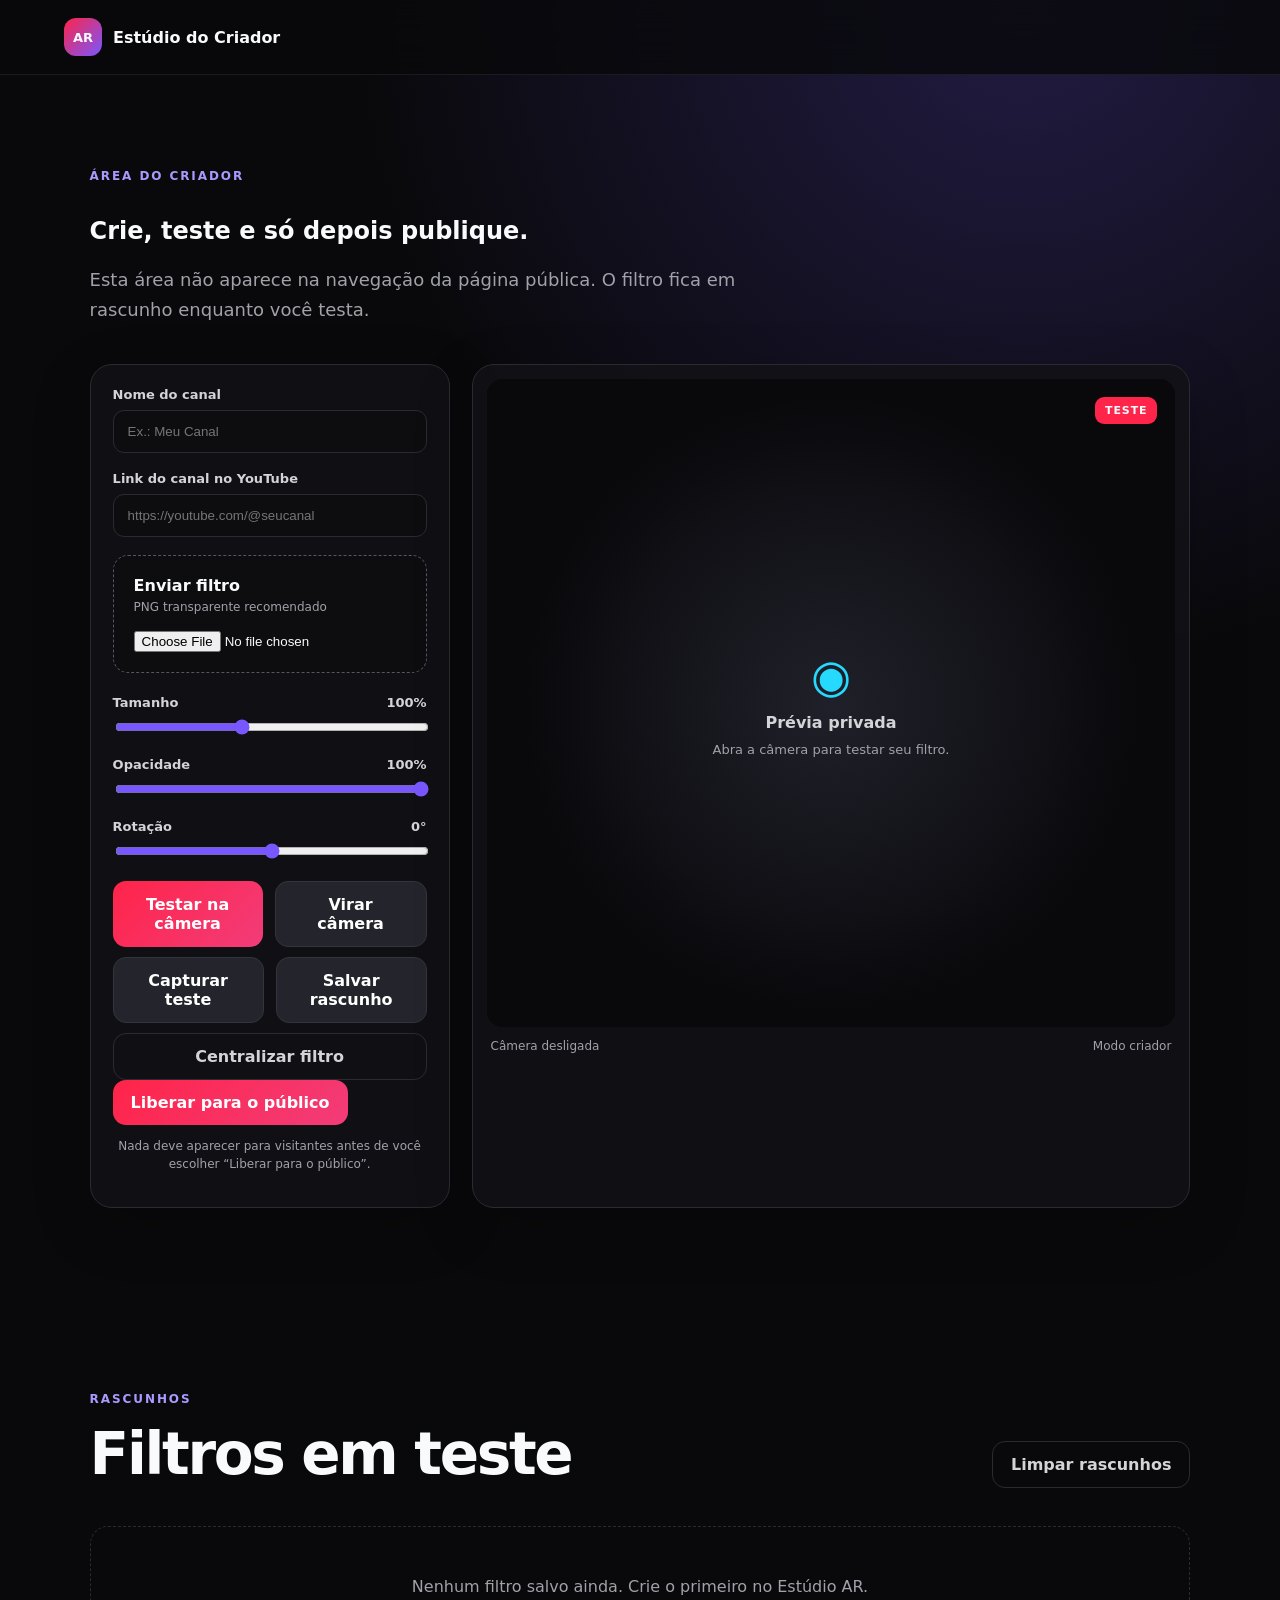
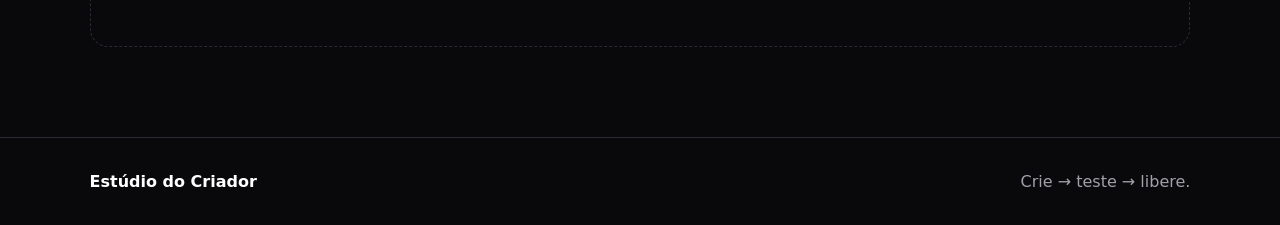
==== creator.html @ e6757570 "Adicionar estúdio separado para criadores" ====
<!doctype html>
<html lang="pt-BR">
<head><meta charset="utf-8"><meta name="viewport" content="width=device-width,initial-scale=1"><meta name="theme-color" content="#09090b"><title>Estúdio do Criador | Filtro AR YouTube</title><link rel="stylesheet" href="styles.css"></head>
<body>
<header class="topbar"><div class="brand"><span class="brand-mark">AR</span><span>Estúdio do Criador</span></div></header>
<main>
<section class="section">
<div class="section-heading"><span class="eyebrow">ÁREA DO CRIADOR</span><h1>Crie, teste e só depois publique.</h1><p>Esta área não aparece na navegação da página pública. O filtro fica em rascunho enquanto você testa.</p></div>
<div class="studio-grid">
<aside class="panel controls">
<label>Nome do canal<input id="channelName" type="text" placeholder="Ex.: Meu Canal" maxlength="80"></label>
<label>Link do canal no YouTube<input id="channelUrl" type="url" placeholder="https://youtube.com/@seucanal"></label>
<label class="upload-box" for="filterUpload"><strong>Enviar filtro</strong><span>PNG transparente recomendado</span><input id="filterUpload" type="file" accept="image/png,image/webp,image/jpeg"></label>
<div class="range-group"><label for="scale">Tamanho <span id="scaleValue">100%</span></label><input id="scale" type="range" min="20" max="220" value="100"></div>
<div class="range-group"><label for="opacity">Opacidade <span id="opacityValue">100%</span></label><input id="opacity" type="range" min="10" max="100" value="100"></div>
<div class="range-group"><label for="rotate">Rotação <span id="rotateValue">0°</span></label><input id="rotate" type="range" min="-180" max="180" value="0"></div>
<div class="button-row"><button id="startCamera" class="button primary" type="button">Testar na câmera</button><button id="flipCamera" class="button ghost" type="button">Virar câmera</button></div>
<div class="button-row"><button id="capture" class="button ghost" type="button">Capturar teste</button><button id="saveFilter" class="button ghost" type="button">Salvar rascunho</button></div>
<button id="centerFilter" class="button subtle" type="button">Centralizar filtro</button>
<button id="publishFilter" class="button primary" type="button">Liberar para o público</button>
<p class="hint">Nada deve aparecer para visitantes antes de você escolher “Liberar para o público”.</p>
</aside>
<div class="panel camera-panel"><div class="camera-stage" id="cameraStage"><video id="video" autoplay playsinline muted></video><div id="cameraPlaceholder" class="camera-placeholder"><div class="camera-icon">◉</div><strong>Prévia privada</strong><span>Abra a câmera para testar seu filtro.</span></div><img id="filterOverlay" alt="Filtro AR" draggable="false"><div class="live-chip">TESTE</div></div><div class="statusbar"><span id="statusText">Câmera desligada</span><span>Modo criador</span></div></div>
</div>
</section>
<section class="section"><div class="section-heading inline-heading"><div><span class="eyebrow">RASCUNHOS</span><h2>Filtros em teste</h2></div><button id="clearLibrary" class="button subtle" type="button">Limpar rascunhos</button></div><div id="filterLibrary" class="filter-library"></div></section>
</main>
<canvas id="captureCanvas" hidden></canvas><footer><strong>Estúdio do Criador</strong><span>Crie → teste → libere.</span></footer><script src="app.js"></script><script src="creator.js"></script></body></html>
---- styles.css ----
:root{--bg:#09090b;--surface:#121216;--surface2:#19191f;--text:#f8fafc;--muted:#a1a1aa;--line:#2a2a32;--red:#ff2449;--violet:#7857ff;--cyan:#25d9ff;--radius:22px}*{box-sizing:border-box}html{scroll-behavior:smooth}body{margin:0;background:radial-gradient(circle at 80% 0%,#221b43 0,transparent 32%),var(--bg);color:var(--text);font-family:Inter,ui-sans-serif,system-ui,-apple-system,BlinkMacSystemFont,"Segoe UI",sans-serif}a{color:inherit;text-decoration:none}.topbar{position:sticky;top:0;z-index:50;display:flex;align-items:center;justify-content:space-between;padding:18px max(5vw,24px);background:rgba(9,9,11,.82);backdrop-filter:blur(18px);border-bottom:1px solid rgba(255,255,255,.07)}.brand{display:flex;align-items:center;gap:11px;font-weight:800}.brand-mark{display:grid;place-items:center;width:38px;height:38px;border-radius:12px;background:linear-gradient(135deg,var(--red),var(--violet));font-size:13px}.topbar nav{display:flex;gap:28px;color:#d4d4d8;font-size:14px}.topbar nav a:hover{color:white}.hero{min-height:76vh;display:grid;grid-template-columns:1.1fr .9fr;align-items:center;gap:60px;padding:80px max(7vw,28px)}.hero-copy{max-width:780px}.eyebrow{display:inline-block;color:#a99aff;font-size:12px;font-weight:900;letter-spacing:.16em;margin-bottom:14px}.hero h1{font-size:clamp(44px,7vw,88px);line-height:.98;letter-spacing:-.055em;margin:0 0 24px}.hero p,.section-heading p{color:var(--muted);font-size:18px;line-height:1.7;max-width:700px}.hero-actions,.button-row{display:flex;gap:12px;flex-wrap:wrap;margin-top:28px}.button{border:0;border-radius:13px;padding:13px 18px;font:inherit;font-weight:800;cursor:pointer;transition:.2s}.button:hover{transform:translateY(-1px)}.primary{background:linear-gradient(135deg,var(--red),#f23c79);color:white}.ghost{background:#24242c;color:white;border:1px solid #34343d}.subtle{background:transparent;color:#d4d4d8;border:1px solid var(--line)}.hero-card{display:grid;place-items:center}.phone-preview{width:min(310px,75vw);aspect-ratio:9/18;border:10px solid #27272d;border-radius:48px;padding:9px;background:#050506;box-shadow:0 30px 90px rgba(0,0,0,.55),0 0 80px rgba(120,87,255,.15);position:relative}.phone-notch{position:absolute;width:34%;height:24px;background:#050506;top:8px;left:33%;z-index:2;border-radius:0 0 16px 16px}.demo-video{height:100%;border-radius:32px;background:linear-gradient(160deg,#403d50,#15151b);display:grid;place-items:center;position:relative;overflow:hidden}.demo-video:before{content:"";position:absolute;inset:0;background:radial-gradient(circle at 50% 35%,rgba(255,255,255,.15),transparent 35%)}.demo-face{font-size:120px;filter:grayscale(.2)}.demo-filter{position:absolute;font-size:100px;color:#ffdf56;top:20%;transform:rotate(-12deg);text-shadow:0 5px 30px #ff9f00}.demo-badge,.live-chip{position:absolute;top:20px;left:20px;background:var(--red);padding:7px 10px;border-radius:9px;font-size:11px;font-weight:900;letter-spacing:.08em}.section{padding:90px max(7vw,28px)}.section-heading{margin-bottom:38px}.section-heading h2{font-size:clamp(34px,5vw,58px);letter-spacing:-.04em;margin:0}.inline-heading{display:flex;justify-content:space-between;align-items:end;gap:20px}.studio-grid{display:grid;grid-template-columns:360px 1fr;gap:22px}.panel{background:rgba(18,18,22,.88);border:1px solid var(--line);border-radius:var(--radius);box-shadow:0 18px 60px rgba(0,0,0,.2)}.controls{padding:22px}.controls>label:not(.upload-box),.range-group label{display:block;color:#d4d4d8;font-size:13px;font-weight:750;margin-bottom:18px}.controls input[type=text],.controls input[type=url]{width:100%;margin-top:8px;padding:13px 14px;border-radius:11px;border:1px solid var(--line);background:#0d0d10;color:white;outline:none}.controls input:focus{border-color:#6f5ce7}.upload-box{display:flex;flex-direction:column;gap:5px;border:1px dashed #555563;background:#0d0d10;border-radius:15px;padding:20px;margin-bottom:22px;cursor:pointer}.upload-box span,.hint{color:var(--muted);font-size:12px}.upload-box input{margin-top:12px;width:100%}.range-group{margin:18px 0}.range-group label{display:flex;justify-content:space-between;margin-bottom:7px}.range-group input{width:100%;accent-color:var(--violet)}.controls .button-row{margin-top:10px}.controls .button-row .button{flex:1}.controls>.subtle{width:100%;margin-top:10px}.hint{text-align:center;line-height:1.5}.camera-panel{padding:14px}.camera-stage{position:relative;overflow:hidden;min-height:620px;height:72vh;max-height:820px;background:#050506;border-radius:16px;display:grid;place-items:center;touch-action:none}.camera-stage video{width:100%;height:100%;object-fit:cover;transform:scaleX(-1)}.camera-placeholder{position:absolute;inset:0;display:flex;flex-direction:column;align-items:center;justify-content:center;text-align:center;gap:10px;color:#d4d4d8;background:radial-gradient(circle,#20202a,#09090c 65%)}.camera-placeholder span{color:var(--muted);font-size:13px}.camera-icon{font-size:46px;color:var(--cyan)}#filterOverlay{display:none;position:absolute;left:50%;top:50%;width:220px;max-width:none;transform:translate(-50%,-50%);transform-origin:center;user-select:none;cursor:grab;filter:drop-shadow(0 8px 20px rgba(0,0,0,.22))}.live-chip{left:auto;right:18px;top:18px}.statusbar{display:flex;justify-content:space-between;color:var(--muted);font-size:12px;padding:12px 4px 0}.filter-library{display:grid;grid-template-columns:repeat(auto-fill,minmax(210px,1fr));gap:16px}.empty-state{grid-column:1/-1;border:1px dashed var(--line);border-radius:18px;padding:50px;text-align:center;color:var(--muted)}.filter-card{background:var(--surface);border:1px solid var(--line);border-radius:18px;overflow:hidden}.filter-thumb{height:170px;background:linear-gradient(145deg,#20202a,#0d0d10);display:grid;place-items:center;padding:20px}.filter-thumb img{max-width:100%;max-height:100%}.filter-info{padding:15px}.filter-info strong,.filter-info span{display:block}.filter-info span{color:var(--muted);font-size:12px;margin-top:5px}.filter-actions{display:flex;gap:8px;padding:0 15px 15px}.filter-actions button{flex:1}.steps{display:grid;grid-template-columns:repeat(3,1fr);gap:18px}.steps article{background:linear-gradient(145deg,#15151b,#0e0e11);border:1px solid var(--line);padding:28px;border-radius:20px}.steps article>span{font-size:12px;font-weight:900;color:#8f7cff}.steps h3{font-size:22px;margin:26px 0 10px}.steps p{color:var(--muted);line-height:1.65;margin:0}footer{display:flex;justify-content:space-between;gap:20px;padding:34px max(7vw,28px);border-top:1px solid var(--line);color:var(--muted)}footer strong{color:white}@media(max-width:900px){.topbar nav{display:none}.hero{grid-template-columns:1fr;text-align:center;padding-top:60px}.hero-copy{margin:auto}.hero-actions{justify-content:center}.hero-card{margin-top:10px}.studio-grid{grid-template-columns:1fr}.camera-panel{grid-row:1}.camera-stage{min-height:520px;height:68vh}.steps{grid-template-columns:1fr}.inline-heading{align-items:flex-start;flex-direction:column}.statusbar{gap:15px;flex-direction:column}footer{flex-direction:column}}@media(max-width:520px){.hero h1{font-size:44px}.section,.hero{padding-left:18px;padding-right:18px}.camera-stage{min-height:440px}.controls{padding:16px}.button-row{flex-direction:column}.phone-preview{width:240px}}
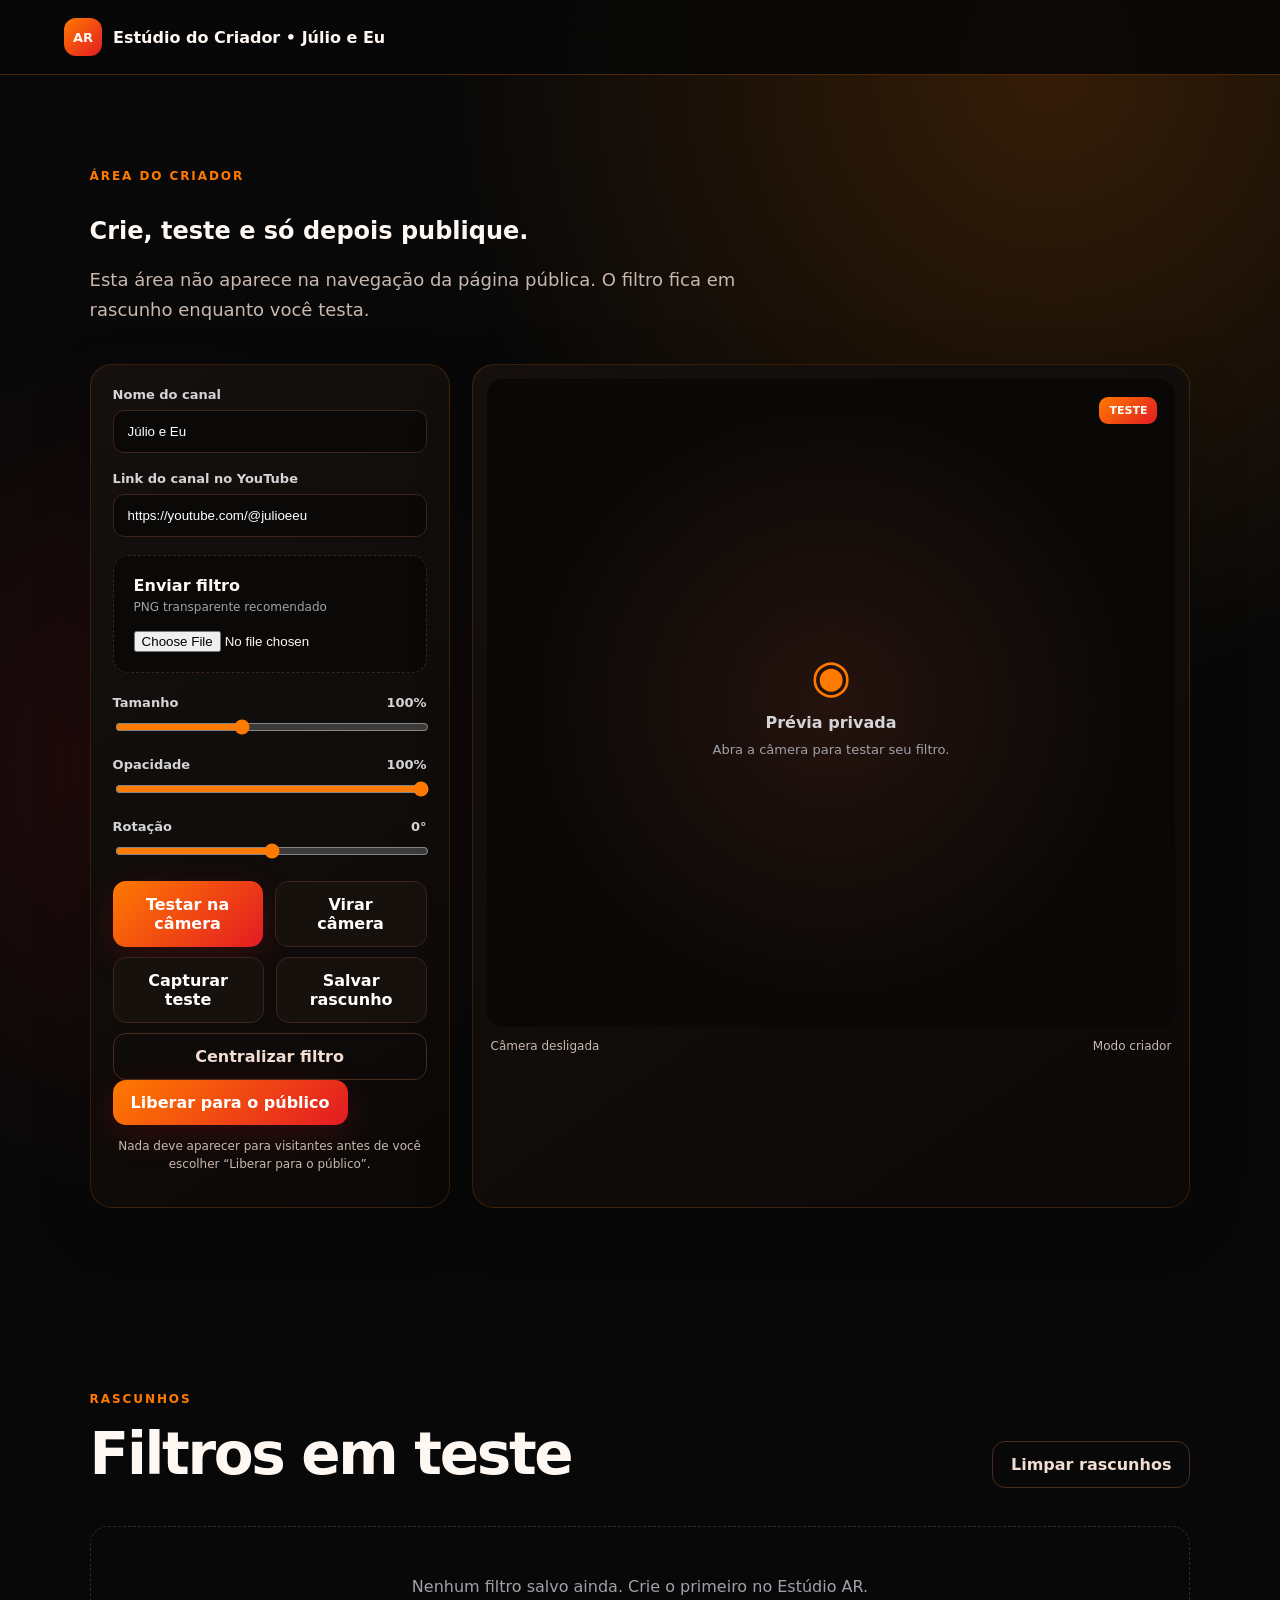
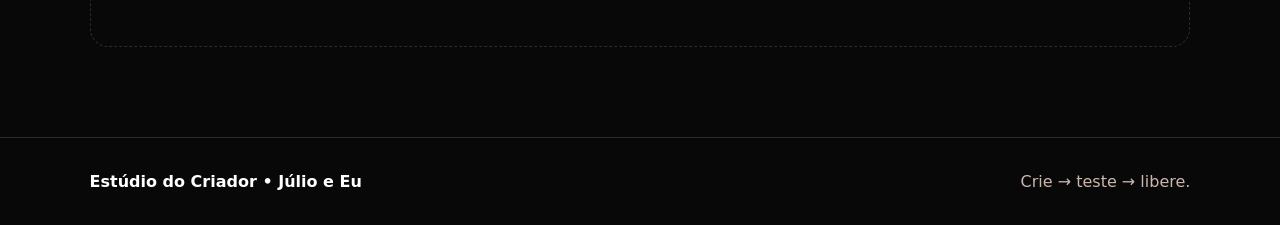
==== commit 7d4d963f: "Aplicar tema global na página do criador" ====
--- a/creator.html
+++ b/creator.html
@@ -1,15 +1,15 @@
 <!doctype html>
 <html lang="pt-BR">
-<head><meta charset="utf-8"><meta name="viewport" content="width=device-width,initial-scale=1"><meta name="theme-color" content="#09090b"><title>Estúdio do Criador | Filtro AR YouTube</title><link rel="stylesheet" href="styles.css"></head>
+<head><meta charset="utf-8"><meta name="viewport" content="width=device-width,initial-scale=1"><meta name="theme-color" content="#080808"><title>Estúdio do Criador | Júlio e Eu</title><link rel="stylesheet" href="styles.css"><link rel="stylesheet" href="theme.css"></head>
 <body>
-<header class="topbar"><div class="brand"><span class="brand-mark">AR</span><span>Estúdio do Criador</span></div></header>
+<header class="topbar"><div class="brand"><span class="brand-mark">AR</span><span>Estúdio do Criador • Júlio e Eu</span></div></header>
 <main>
 <section class="section">
 <div class="section-heading"><span class="eyebrow">ÁREA DO CRIADOR</span><h1>Crie, teste e só depois publique.</h1><p>Esta área não aparece na navegação da página pública. O filtro fica em rascunho enquanto você testa.</p></div>
 <div class="studio-grid">
 <aside class="panel controls">
-<label>Nome do canal<input id="channelName" type="text" placeholder="Ex.: Meu Canal" maxlength="80"></label>
-<label>Link do canal no YouTube<input id="channelUrl" type="url" placeholder="https://youtube.com/@seucanal"></label>
+<label>Nome do canal<input id="channelName" type="text" placeholder="Júlio e Eu" maxlength="80" value="Júlio e Eu"></label>
+<label>Link do canal no YouTube<input id="channelUrl" type="url" placeholder="https://youtube.com/@julioeeu" value="https://youtube.com/@julioeeu"></label>
 <label class="upload-box" for="filterUpload"><strong>Enviar filtro</strong><span>PNG transparente recomendado</span><input id="filterUpload" type="file" accept="image/png,image/webp,image/jpeg"></label>
 <div class="range-group"><label for="scale">Tamanho <span id="scaleValue">100%</span></label><input id="scale" type="range" min="20" max="220" value="100"></div>
 <div class="range-group"><label for="opacity">Opacidade <span id="opacityValue">100%</span></label><input id="opacity" type="range" min="10" max="100" value="100"></div>
@@ -25,4 +25,4 @@
 </section>
 <section class="section"><div class="section-heading inline-heading"><div><span class="eyebrow">RASCUNHOS</span><h2>Filtros em teste</h2></div><button id="clearLibrary" class="button subtle" type="button">Limpar rascunhos</button></div><div id="filterLibrary" class="filter-library"></div></section>
 </main>
-<canvas id="captureCanvas" hidden></canvas><footer><strong>Estúdio do Criador</strong><span>Crie → teste → libere.</span></footer><script src="app.js"></script><script src="creator.js"></script></body></html>+<canvas id="captureCanvas" hidden></canvas><footer><strong>Estúdio do Criador • Júlio e Eu</strong><span>Crie → teste → libere.</span></footer><script src="app.js"></script><script src="creator.js"></script></body></html>
--- a/styles.css
+++ b/styles.css
@@ -1 +1,3 @@
-:root{--bg:#09090b;--surface:#121216;--surface2:#19191f;--text:#f8fafc;--muted:#a1a1aa;--line:#2a2a32;--red:#ff2449;--violet:#7857ff;--cyan:#25d9ff;--radius:22px}*{box-sizing:border-box}html{scroll-behavior:smooth}body{margin:0;background:radial-gradient(circle at 80% 0%,#221b43 0,transparent 32%),var(--bg);color:var(--text);font-family:Inter,ui-sans-serif,system-ui,-apple-system,BlinkMacSystemFont,"Segoe UI",sans-serif}a{color:inherit;text-decoration:none}.topbar{position:sticky;top:0;z-index:50;display:flex;align-items:center;justify-content:space-between;padding:18px max(5vw,24px);background:rgba(9,9,11,.82);backdrop-filter:blur(18px);border-bottom:1px solid rgba(255,255,255,.07)}.brand{display:flex;align-items:center;gap:11px;font-weight:800}.brand-mark{display:grid;place-items:center;width:38px;height:38px;border-radius:12px;background:linear-gradient(135deg,var(--red),var(--violet));font-size:13px}.topbar nav{display:flex;gap:28px;color:#d4d4d8;font-size:14px}.topbar nav a:hover{color:white}.hero{min-height:76vh;display:grid;grid-template-columns:1.1fr .9fr;align-items:center;gap:60px;padding:80px max(7vw,28px)}.hero-copy{max-width:780px}.eyebrow{display:inline-block;color:#a99aff;font-size:12px;font-weight:900;letter-spacing:.16em;margin-bottom:14px}.hero h1{font-size:clamp(44px,7vw,88px);line-height:.98;letter-spacing:-.055em;margin:0 0 24px}.hero p,.section-heading p{color:var(--muted);font-size:18px;line-height:1.7;max-width:700px}.hero-actions,.button-row{display:flex;gap:12px;flex-wrap:wrap;margin-top:28px}.button{border:0;border-radius:13px;padding:13px 18px;font:inherit;font-weight:800;cursor:pointer;transition:.2s}.button:hover{transform:translateY(-1px)}.primary{background:linear-gradient(135deg,var(--red),#f23c79);color:white}.ghost{background:#24242c;color:white;border:1px solid #34343d}.subtle{background:transparent;color:#d4d4d8;border:1px solid var(--line)}.hero-card{display:grid;place-items:center}.phone-preview{width:min(310px,75vw);aspect-ratio:9/18;border:10px solid #27272d;border-radius:48px;padding:9px;background:#050506;box-shadow:0 30px 90px rgba(0,0,0,.55),0 0 80px rgba(120,87,255,.15);position:relative}.phone-notch{position:absolute;width:34%;height:24px;background:#050506;top:8px;left:33%;z-index:2;border-radius:0 0 16px 16px}.demo-video{height:100%;border-radius:32px;background:linear-gradient(160deg,#403d50,#15151b);display:grid;place-items:center;position:relative;overflow:hidden}.demo-video:before{content:"";position:absolute;inset:0;background:radial-gradient(circle at 50% 35%,rgba(255,255,255,.15),transparent 35%)}.demo-face{font-size:120px;filter:grayscale(.2)}.demo-filter{position:absolute;font-size:100px;color:#ffdf56;top:20%;transform:rotate(-12deg);text-shadow:0 5px 30px #ff9f00}.demo-badge,.live-chip{position:absolute;top:20px;left:20px;background:var(--red);padding:7px 10px;border-radius:9px;font-size:11px;font-weight:900;letter-spacing:.08em}.section{padding:90px max(7vw,28px)}.section-heading{margin-bottom:38px}.section-heading h2{font-size:clamp(34px,5vw,58px);letter-spacing:-.04em;margin:0}.inline-heading{display:flex;justify-content:space-between;align-items:end;gap:20px}.studio-grid{display:grid;grid-template-columns:360px 1fr;gap:22px}.panel{background:rgba(18,18,22,.88);border:1px solid var(--line);border-radius:var(--radius);box-shadow:0 18px 60px rgba(0,0,0,.2)}.controls{padding:22px}.controls>label:not(.upload-box),.range-group label{display:block;color:#d4d4d8;font-size:13px;font-weight:750;margin-bottom:18px}.controls input[type=text],.controls input[type=url]{width:100%;margin-top:8px;padding:13px 14px;border-radius:11px;border:1px solid var(--line);background:#0d0d10;color:white;outline:none}.controls input:focus{border-color:#6f5ce7}.upload-box{display:flex;flex-direction:column;gap:5px;border:1px dashed #555563;background:#0d0d10;border-radius:15px;padding:20px;margin-bottom:22px;cursor:pointer}.upload-box span,.hint{color:var(--muted);font-size:12px}.upload-box input{margin-top:12px;width:100%}.range-group{margin:18px 0}.range-group label{display:flex;justify-content:space-between;margin-bottom:7px}.range-group input{width:100%;accent-color:var(--violet)}.controls .button-row{margin-top:10px}.controls .button-row .button{flex:1}.controls>.subtle{width:100%;margin-top:10px}.hint{text-align:center;line-height:1.5}.camera-panel{padding:14px}.camera-stage{position:relative;overflow:hidden;min-height:620px;height:72vh;max-height:820px;background:#050506;border-radius:16px;display:grid;place-items:center;touch-action:none}.camera-stage video{width:100%;height:100%;object-fit:cover;transform:scaleX(-1)}.camera-placeholder{position:absolute;inset:0;display:flex;flex-direction:column;align-items:center;justify-content:center;text-align:center;gap:10px;color:#d4d4d8;background:radial-gradient(circle,#20202a,#09090c 65%)}.camera-placeholder span{color:var(--muted);font-size:13px}.camera-icon{font-size:46px;color:var(--cyan)}#filterOverlay{display:none;position:absolute;left:50%;top:50%;width:220px;max-width:none;transform:translate(-50%,-50%);transform-origin:center;user-select:none;cursor:grab;filter:drop-shadow(0 8px 20px rgba(0,0,0,.22))}.live-chip{left:auto;right:18px;top:18px}.statusbar{display:flex;justify-content:space-between;color:var(--muted);font-size:12px;padding:12px 4px 0}.filter-library{display:grid;grid-template-columns:repeat(auto-fill,minmax(210px,1fr));gap:16px}.empty-state{grid-column:1/-1;border:1px dashed var(--line);border-radius:18px;padding:50px;text-align:center;color:var(--muted)}.filter-card{background:var(--surface);border:1px solid var(--line);border-radius:18px;overflow:hidden}.filter-thumb{height:170px;background:linear-gradient(145deg,#20202a,#0d0d10);display:grid;place-items:center;padding:20px}.filter-thumb img{max-width:100%;max-height:100%}.filter-info{padding:15px}.filter-info strong,.filter-info span{display:block}.filter-info span{color:var(--muted);font-size:12px;margin-top:5px}.filter-actions{display:flex;gap:8px;padding:0 15px 15px}.filter-actions button{flex:1}.steps{display:grid;grid-template-columns:repeat(3,1fr);gap:18px}.steps article{background:linear-gradient(145deg,#15151b,#0e0e11);border:1px solid var(--line);padding:28px;border-radius:20px}.steps article>span{font-size:12px;font-weight:900;color:#8f7cff}.steps h3{font-size:22px;margin:26px 0 10px}.steps p{color:var(--muted);line-height:1.65;margin:0}footer{display:flex;justify-content:space-between;gap:20px;padding:34px max(7vw,28px);border-top:1px solid var(--line);color:var(--muted)}footer strong{color:white}@media(max-width:900px){.topbar nav{display:none}.hero{grid-template-columns:1fr;text-align:center;padding-top:60px}.hero-copy{margin:auto}.hero-actions{justify-content:center}.hero-card{margin-top:10px}.studio-grid{grid-template-columns:1fr}.camera-panel{grid-row:1}.camera-stage{min-height:520px;height:68vh}.steps{grid-template-columns:1fr}.inline-heading{align-items:flex-start;flex-direction:column}.statusbar{gap:15px;flex-direction:column}footer{flex-direction:column}}@media(max-width:520px){.hero h1{font-size:44px}.section,.hero{padding-left:18px;padding-right:18px}.camera-stage{min-height:440px}.controls{padding:16px}.button-row{flex-direction:column}.phone-preview{width:240px}}+:root{--bg:#09090b;--surface:#121216;--surface2:#19191f;--text:#f8fafc;--muted:#a1a1aa;--line:#2a2a32;--red:#ff2449;--violet:#7857ff;--cyan:#25d9ff;--radius:22px;--julio-yellow:#ffd21c;--julio-gold:#ffb800;--julio-black:#101010;--julio-cream:#fff7d1}*{box-sizing:border-box}html{scroll-behavior:smooth}body{margin:0;background:radial-gradient(circle at 80% 0%,#221b43 0,transparent 32%),var(--bg);color:var(--text);font-family:Inter,ui-sans-serif,system-ui,-apple-system,BlinkMacSystemFont,"Segoe UI",sans-serif}a{color:inherit;text-decoration:none}.topbar{position:sticky;top:0;z-index:50;display:flex;align-items:center;justify-content:space-between;padding:18px max(5vw,24px);background:rgba(9,9,11,.82);backdrop-filter:blur(18px);border-bottom:1px solid rgba(255,255,255,.07)}.brand{display:flex;align-items:center;gap:11px;font-weight:800}.brand-mark{display:grid;place-items:center;width:38px;height:38px;border-radius:12px;background:linear-gradient(135deg,var(--red),var(--violet));font-size:13px}.topbar nav{display:flex;gap:28px;color:#d4d4d8;font-size:14px}.topbar nav a:hover{color:white}.hero{min-height:76vh;display:grid;grid-template-columns:1.1fr .9fr;align-items:center;gap:60px;padding:80px max(7vw,28px)}.hero-copy{max-width:780px}.eyebrow{display:inline-block;color:#a99aff;font-size:12px;font-weight:900;letter-spacing:.16em;margin-bottom:14px}.hero h1{font-size:clamp(44px,7vw,88px);line-height:.98;letter-spacing:-.055em;margin:0 0 24px}.hero p,.section-heading p{color:var(--muted);font-size:18px;line-height:1.7;max-width:700px}.hero-actions,.button-row{display:flex;gap:12px;flex-wrap:wrap;margin-top:28px}.button{border:0;border-radius:13px;padding:13px 18px;font:inherit;font-weight:800;cursor:pointer;transition:.2s}.button:hover{transform:translateY(-1px)}.primary{background:linear-gradient(135deg,var(--red),#f23c79);color:white}.ghost{background:#24242c;color:white;border:1px solid #34343d}.subtle{background:transparent;color:#d4d4d8;border:1px solid var(--line)}.section{padding:90px max(7vw,28px)}.section-heading{margin-bottom:38px}.section-heading h2{font-size:clamp(34px,5vw,58px);letter-spacing:-.04em;margin:0}.inline-heading{display:flex;justify-content:space-between;align-items:end;gap:20px}.studio-grid{display:grid;grid-template-columns:360px 1fr;gap:22px}.panel{background:rgba(18,18,22,.88);border:1px solid var(--line);border-radius:var(--radius);box-shadow:0 18px 60px rgba(0,0,0,.2)}.controls{padding:22px}.controls>label:not(.upload-box),.range-group label{display:block;color:#d4d4d8;font-size:13px;font-weight:750;margin-bottom:18px}.controls input[type=text],.controls input[type=url]{width:100%;margin-top:8px;padding:13px 14px;border-radius:11px;border:1px solid var(--line);background:#0d0d10;color:white;outline:none}.upload-box{display:flex;flex-direction:column;gap:5px;border:1px dashed #555563;background:#0d0d10;border-radius:15px;padding:20px;margin-bottom:22px;cursor:pointer}.upload-box span,.hint{color:var(--muted);font-size:12px}.upload-box input{margin-top:12px;width:100%}.range-group{margin:18px 0}.range-group label{display:flex;justify-content:space-between;margin-bottom:7px}.range-group input{width:100%;accent-color:var(--violet)}.controls .button-row{margin-top:10px}.controls .button-row .button{flex:1}.controls>.subtle{width:100%;margin-top:10px}.hint{text-align:center;line-height:1.5}.camera-panel{padding:14px}.camera-stage{position:relative;overflow:hidden;min-height:620px;height:72vh;max-height:820px;background:#050506;border-radius:16px;display:grid;place-items:center;touch-action:none}.camera-stage video{width:100%;height:100%;object-fit:cover;transform:scaleX(-1)}.camera-placeholder{position:absolute;inset:0;display:flex;flex-direction:column;align-items:center;justify-content:center;text-align:center;gap:10px;color:#d4d4d8;background:radial-gradient(circle,#20202a,#09090c 65%)}.camera-placeholder span{color:var(--muted);font-size:13px}.camera-icon{font-size:46px;color:var(--cyan)}#filterOverlay{display:none;position:absolute;left:50%;top:50%;width:220px;max-width:none;transform:translate(-50%,-50%);transform-origin:center;user-select:none;cursor:grab}.live-chip{position:absolute;right:18px;top:18px;background:var(--red);padding:7px 10px;border-radius:9px;font-size:11px;font-weight:900}.statusbar{display:flex;justify-content:space-between;color:var(--muted);font-size:12px;padding:12px 4px 0}.filter-library{display:grid;grid-template-columns:repeat(auto-fill,minmax(210px,1fr));gap:16px}.empty-state{grid-column:1/-1;border:1px dashed var(--line);border-radius:18px;padding:50px;text-align:center;color:var(--muted)}.filter-card{background:var(--surface);border:1px solid var(--line);border-radius:18px;overflow:hidden}.filter-thumb{height:170px;background:linear-gradient(145deg,#20202a,#0d0d10);display:grid;place-items:center;padding:20px}.filter-thumb img{max-width:100%;max-height:100%}.filter-info{padding:15px}.filter-info strong,.filter-info span{display:block}.filter-info span{color:var(--muted);font-size:12px;margin-top:5px}.filter-actions{display:flex;gap:8px;padding:0 15px 15px}.filter-actions button{flex:1}.steps{display:grid;grid-template-columns:repeat(3,1fr);gap:18px}.steps article{background:linear-gradient(145deg,#15151b,#0e0e11);border:1px solid var(--line);padding:28px;border-radius:20px}.steps article>span{font-size:12px;font-weight:900;color:#8f7cff}.steps h3{font-size:22px;margin:26px 0 10px}.steps p{color:var(--muted);line-height:1.65;margin:0}footer{display:flex;justify-content:space-between;align-items:center;gap:20px;padding:34px max(7vw,28px);border-top:1px solid var(--line);color:var(--muted)}footer strong{color:white}
+/* Identidade inicial do canal Júlio e Eu */.julio-theme{background:radial-gradient(circle at 80% 5%,rgba(255,210,28,.16),transparent 30%),radial-gradient(circle at 10% 45%,rgba(255,184,0,.07),transparent 28%),#0c0c0d}.julio-theme .topbar{background:rgba(12,12,13,.9);border-bottom-color:rgba(255,210,28,.22)}.channel-brand{gap:12px}.channel-logo,.mini-logo{width:46px;height:46px;border-radius:50%;object-fit:cover;border:2px solid var(--julio-yellow);background:#fff}.channel-brand div{display:flex;flex-direction:column}.channel-brand strong{font-size:16px}.channel-brand span{font-size:11px;color:var(--julio-yellow);letter-spacing:.12em;text-transform:uppercase}.julio-theme .topbar nav a:hover,.julio-theme .eyebrow{color:var(--julio-yellow)}.julio-theme .primary{background:linear-gradient(135deg,var(--julio-yellow),var(--julio-gold));color:#16130a;box-shadow:0 10px 35px rgba(255,200,0,.18)}.julio-hero{min-height:72vh}.channel-showcase{justify-self:center;display:flex;flex-direction:column;align-items:center;gap:14px;padding:38px;border:1px solid rgba(255,210,28,.24);border-radius:36px;background:linear-gradient(145deg,rgba(255,210,28,.11),rgba(255,255,255,.025));box-shadow:0 30px 100px rgba(0,0,0,.45)}.channel-logo-ring{width:min(260px,60vw);height:min(260px,60vw);border-radius:50%;padding:8px;background:linear-gradient(135deg,var(--julio-yellow),var(--julio-gold),#fff2a5);box-shadow:0 0 70px rgba(255,210,28,.18)}.channel-logo-ring img{width:100%;height:100%;object-fit:cover;border-radius:50%;background:white}.channel-handle{font-weight:900;font-size:18px}.channel-badge{background:var(--julio-yellow);color:#15120a;padding:7px 12px;border-radius:999px;font-size:11px;font-weight:900;text-transform:uppercase;letter-spacing:.08em}.julio-theme .steps article{border-color:rgba(255,210,28,.15)}.julio-theme .steps article>span{color:var(--julio-yellow)}.julio-theme .filter-card{border-color:rgba(255,210,28,.16)}.footer-channel{display:flex;align-items:center;gap:10px}.mini-logo{width:34px;height:34px}
+@media(max-width:900px){.topbar nav{display:none}.hero{grid-template-columns:1fr;text-align:center;padding-top:60px}.hero-copy{margin:auto}.hero-actions{justify-content:center}.studio-grid{grid-template-columns:1fr}.camera-panel{grid-row:1}.camera-stage{min-height:520px;height:68vh}.steps{grid-template-columns:1fr}.inline-heading{align-items:flex-start;flex-direction:column}.statusbar{gap:15px;flex-direction:column}footer{flex-direction:column}.channel-showcase{justify-self:center}}@media(max-width:520px){.hero h1{font-size:44px}.section,.hero{padding-left:18px;padding-right:18px}.camera-stage{min-height:440px}.controls{padding:16px}.button-row{flex-direction:column}.channel-logo{width:42px;height:42px}}
--- a/theme.css
+++ b/theme.css
@@ -0,0 +1 @@
+:root{--brand-orange:#ff7a00;--brand-red:#e31b23;--brand-black:#080808;--brand-black-2:#111111;--brand-line:#2a1d16;--brand-text:#fff7f2;--brand-muted:#c9b8ae}body,.julio-theme{background:radial-gradient(circle at 82% 4%,rgba(255,122,0,.18),transparent 30%),radial-gradient(circle at 12% 42%,rgba(227,27,35,.12),transparent 28%),var(--brand-black)!important;color:var(--brand-text)}.topbar,.julio-theme .topbar{background:rgba(8,8,8,.92)!important;border-bottom:1px solid rgba(255,122,0,.28)!important}.brand-mark{background:linear-gradient(135deg,var(--brand-orange),var(--brand-red))!important}.eyebrow,.julio-theme .eyebrow,.channel-brand span{color:var(--brand-orange)!important}.primary,.julio-theme .primary{background:linear-gradient(135deg,var(--brand-orange),var(--brand-red))!important;color:#fff!important;box-shadow:0 10px 34px rgba(227,27,35,.18)!important}.ghost{background:#17110e!important;border-color:#3b241a!important}.subtle{border-color:#4a2b1e!important;color:#f2ddd2!important}.panel,.filter-card,.steps article{background:linear-gradient(145deg,#15100d,#0b0908)!important;border-color:rgba(255,122,0,.18)!important}.controls input[type=text],.controls input[type=url],.upload-box{background:#0b0908!important;border-color:#3b241a!important}.range-group input{accent-color:var(--brand-orange)!important}.camera-icon,.steps article>span{color:var(--brand-orange)!important}.live-chip,.demo-badge{background:linear-gradient(135deg,var(--brand-orange),var(--brand-red))!important;color:#fff!important}.camera-placeholder{background:radial-gradient(circle,#25130d,#090807 66%)!important}.channel-logo,.mini-logo{border-color:var(--brand-orange)!important}.channel-logo-ring{background:linear-gradient(135deg,var(--brand-orange),var(--brand-red),#ffb15c)!important;box-shadow:0 0 70px rgba(255,122,0,.2)!important}.channel-showcase{border-color:rgba(255,122,0,.28)!important;background:linear-gradient(145deg,rgba(255,122,0,.12),rgba(227,27,35,.055))!important}.channel-badge{background:linear-gradient(135deg,var(--brand-orange),var(--brand-red))!important;color:#fff!important}.julio-theme .filter-card,.julio-theme .steps article{border-color:rgba(255,122,0,.18)!important}.hero p,.section-heading p,.steps p,.hint,.statusbar,footer{color:var(--brand-muted)!important}
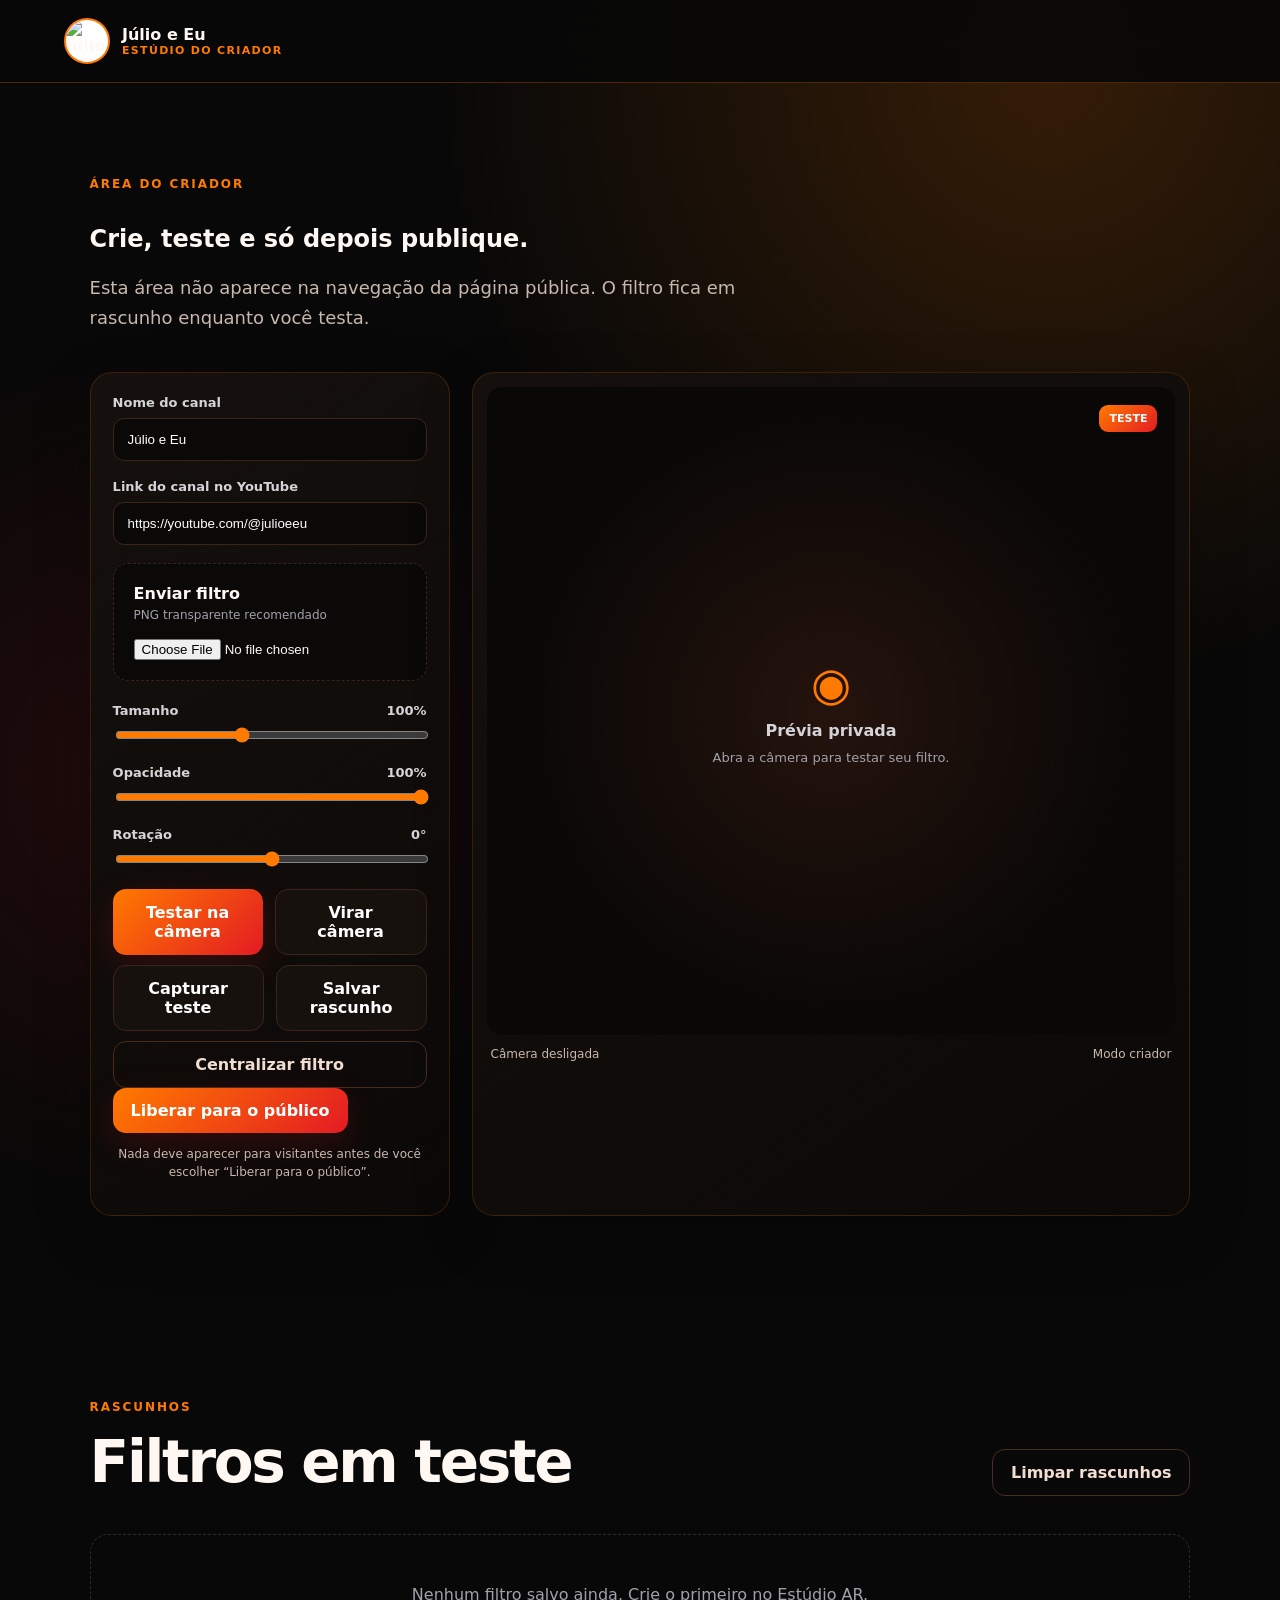
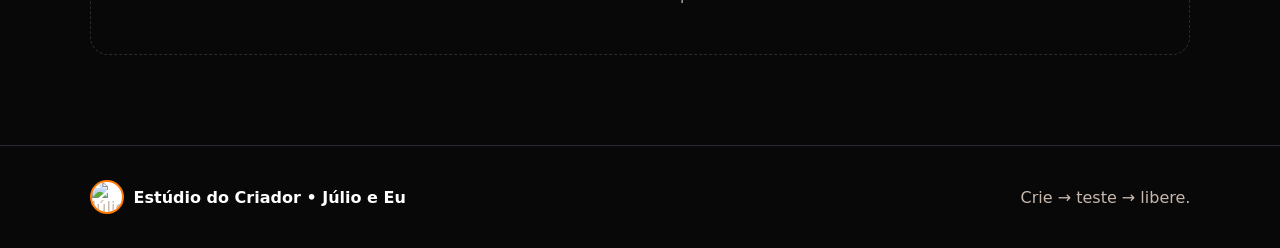
==== commit 58a4f3ea: "Adicionar logo do Júlio e Eu ao estúdio do criador" ====
--- a/creator.html
+++ b/creator.html
@@ -2,7 +2,7 @@
 <html lang="pt-BR">
 <head><meta charset="utf-8"><meta name="viewport" content="width=device-width,initial-scale=1"><meta name="theme-color" content="#080808"><title>Estúdio do Criador | Júlio e Eu</title><link rel="stylesheet" href="styles.css"><link rel="stylesheet" href="theme.css"></head>
 <body>
-<header class="topbar"><div class="brand"><span class="brand-mark">AR</span><span>Estúdio do Criador • Júlio e Eu</span></div></header>
+<header class="topbar channel-topbar"><div class="brand channel-brand"><img class="channel-logo" src="https://yt3.ggpht.com/eRmcx6Dq5n7stx6VripQhDy94pWbfuqqZUyhKbVt0lFZlRpURsxZQEieGNTdqtqmGqoXtmPP5uI=s192-c-k-c0x00ffffff-no-rj" alt="Júlio e Eu"><div><strong>Júlio e Eu</strong><span>Estúdio do Criador</span></div></div></header>
 <main>
 <section class="section">
 <div class="section-heading"><span class="eyebrow">ÁREA DO CRIADOR</span><h1>Crie, teste e só depois publique.</h1><p>Esta área não aparece na navegação da página pública. O filtro fica em rascunho enquanto você testa.</p></div>
@@ -25,4 +25,4 @@
 </section>
 <section class="section"><div class="section-heading inline-heading"><div><span class="eyebrow">RASCUNHOS</span><h2>Filtros em teste</h2></div><button id="clearLibrary" class="button subtle" type="button">Limpar rascunhos</button></div><div id="filterLibrary" class="filter-library"></div></section>
 </main>
-<canvas id="captureCanvas" hidden></canvas><footer><strong>Estúdio do Criador • Júlio e Eu</strong><span>Crie → teste → libere.</span></footer><script src="app.js"></script><script src="creator.js"></script></body></html>+<canvas id="captureCanvas" hidden></canvas><footer><div class="footer-channel"><img class="mini-logo" src="https://yt3.ggpht.com/eRmcx6Dq5n7stx6VripQhDy94pWbfuqqZUyhKbVt0lFZlRpURsxZQEieGNTdqtqmGqoXtmPP5uI=s192-c-k-c0x00ffffff-no-rj" alt="Júlio e Eu"><strong>Estúdio do Criador • Júlio e Eu</strong></div><span>Crie → teste → libere.</span></footer><script src="app.js"></script><script src="creator.js"></script></body></html>
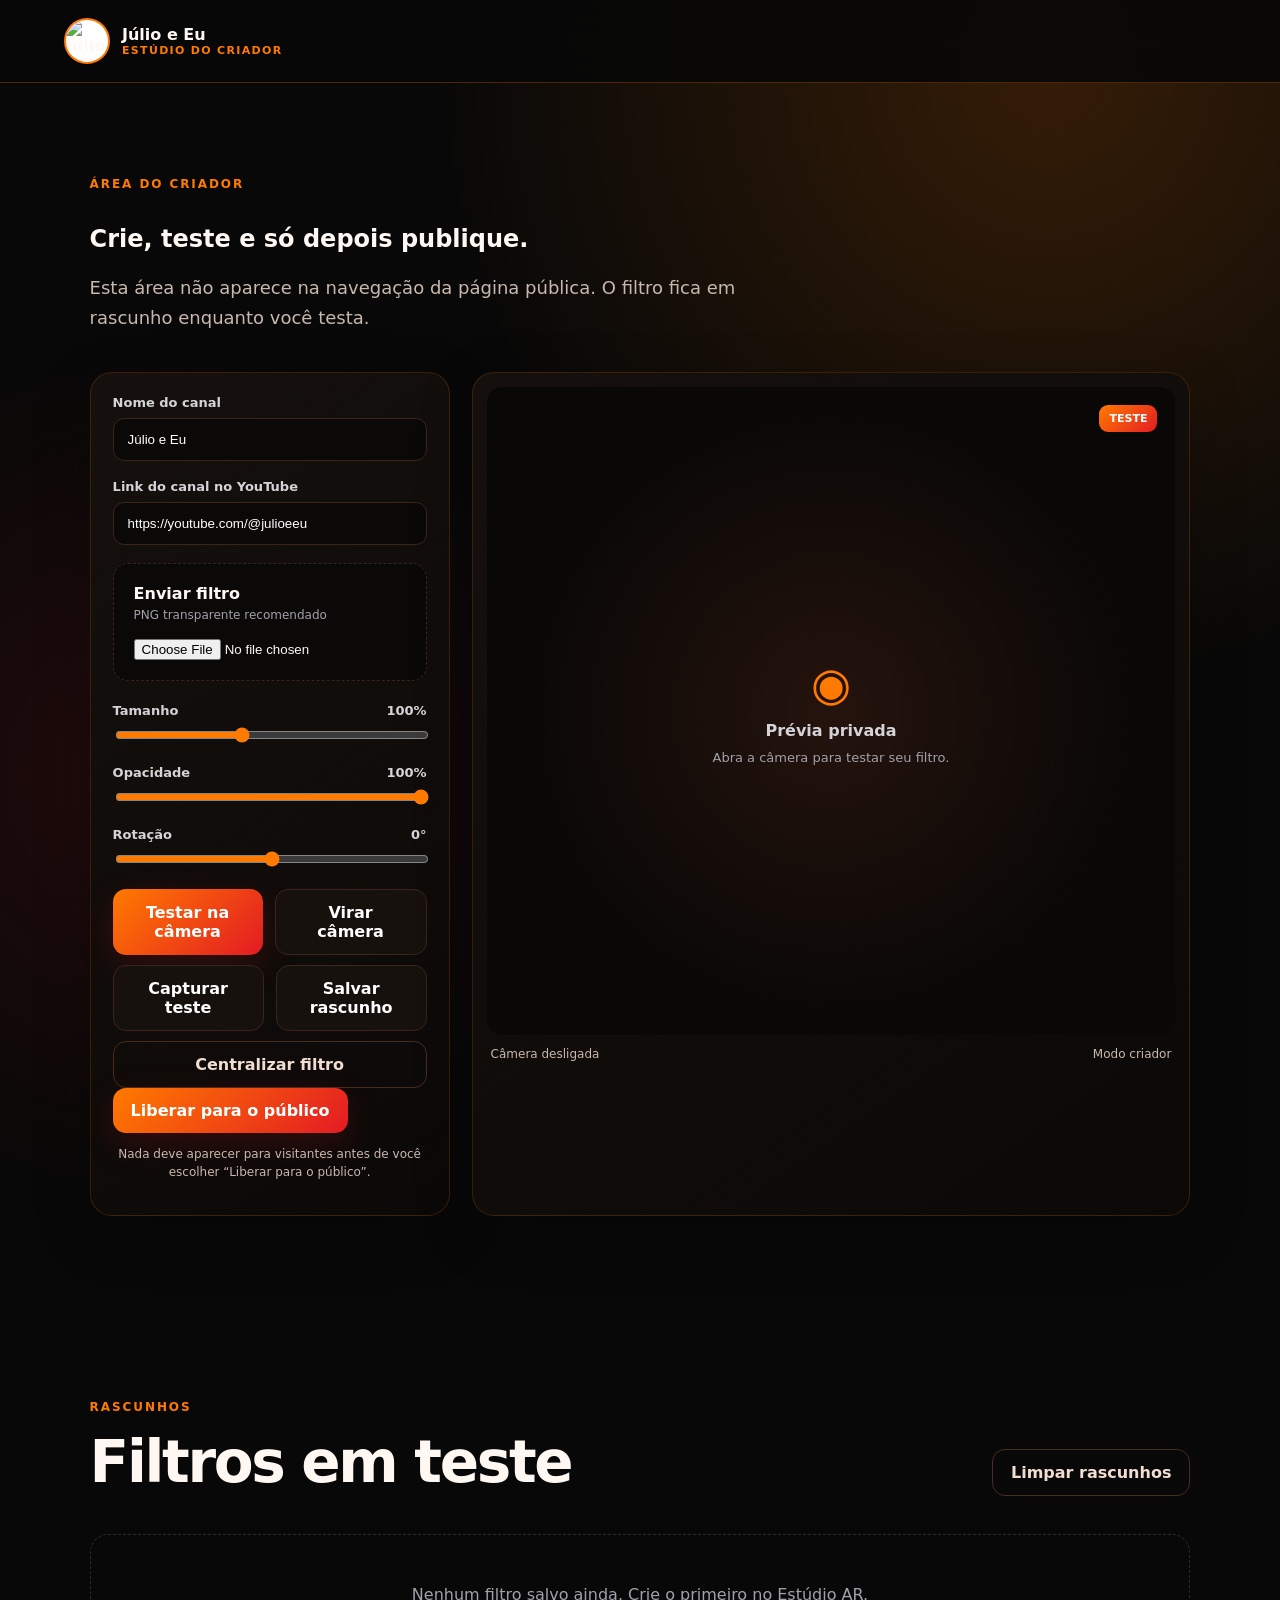
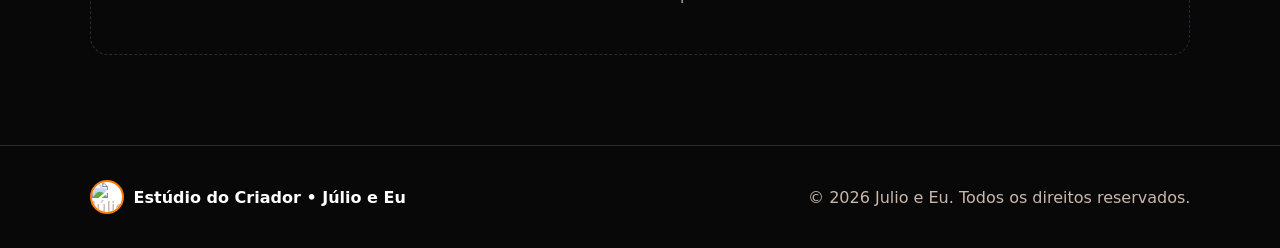
==== commit 337a19dc: "Atualizar copyright do rodapé do criador" ====
--- a/creator.html
+++ b/creator.html
@@ -25,4 +25,4 @@
 </section>
 <section class="section"><div class="section-heading inline-heading"><div><span class="eyebrow">RASCUNHOS</span><h2>Filtros em teste</h2></div><button id="clearLibrary" class="button subtle" type="button">Limpar rascunhos</button></div><div id="filterLibrary" class="filter-library"></div></section>
 </main>
-<canvas id="captureCanvas" hidden></canvas><footer><div class="footer-channel"><img class="mini-logo" src="https://yt3.ggpht.com/eRmcx6Dq5n7stx6VripQhDy94pWbfuqqZUyhKbVt0lFZlRpURsxZQEieGNTdqtqmGqoXtmPP5uI=s192-c-k-c0x00ffffff-no-rj" alt="Júlio e Eu"><strong>Estúdio do Criador • Júlio e Eu</strong></div><span>Crie → teste → libere.</span></footer><script src="app.js"></script><script src="creator.js"></script></body></html>+<canvas id="captureCanvas" hidden></canvas><footer><div class="footer-channel"><img class="mini-logo" src="https://yt3.ggpht.com/eRmcx6Dq5n7stx6VripQhDy94pWbfuqqZUyhKbVt0lFZlRpURsxZQEieGNTdqtqmGqoXtmPP5uI=s192-c-k-c0x00ffffff-no-rj" alt="Júlio e Eu"><strong>Estúdio do Criador • Júlio e Eu</strong></div><span>© 2026 Julio e Eu. Todos os direitos reservados.</span></footer><script src="app.js"></script><script src="creator.js"></script></body></html>
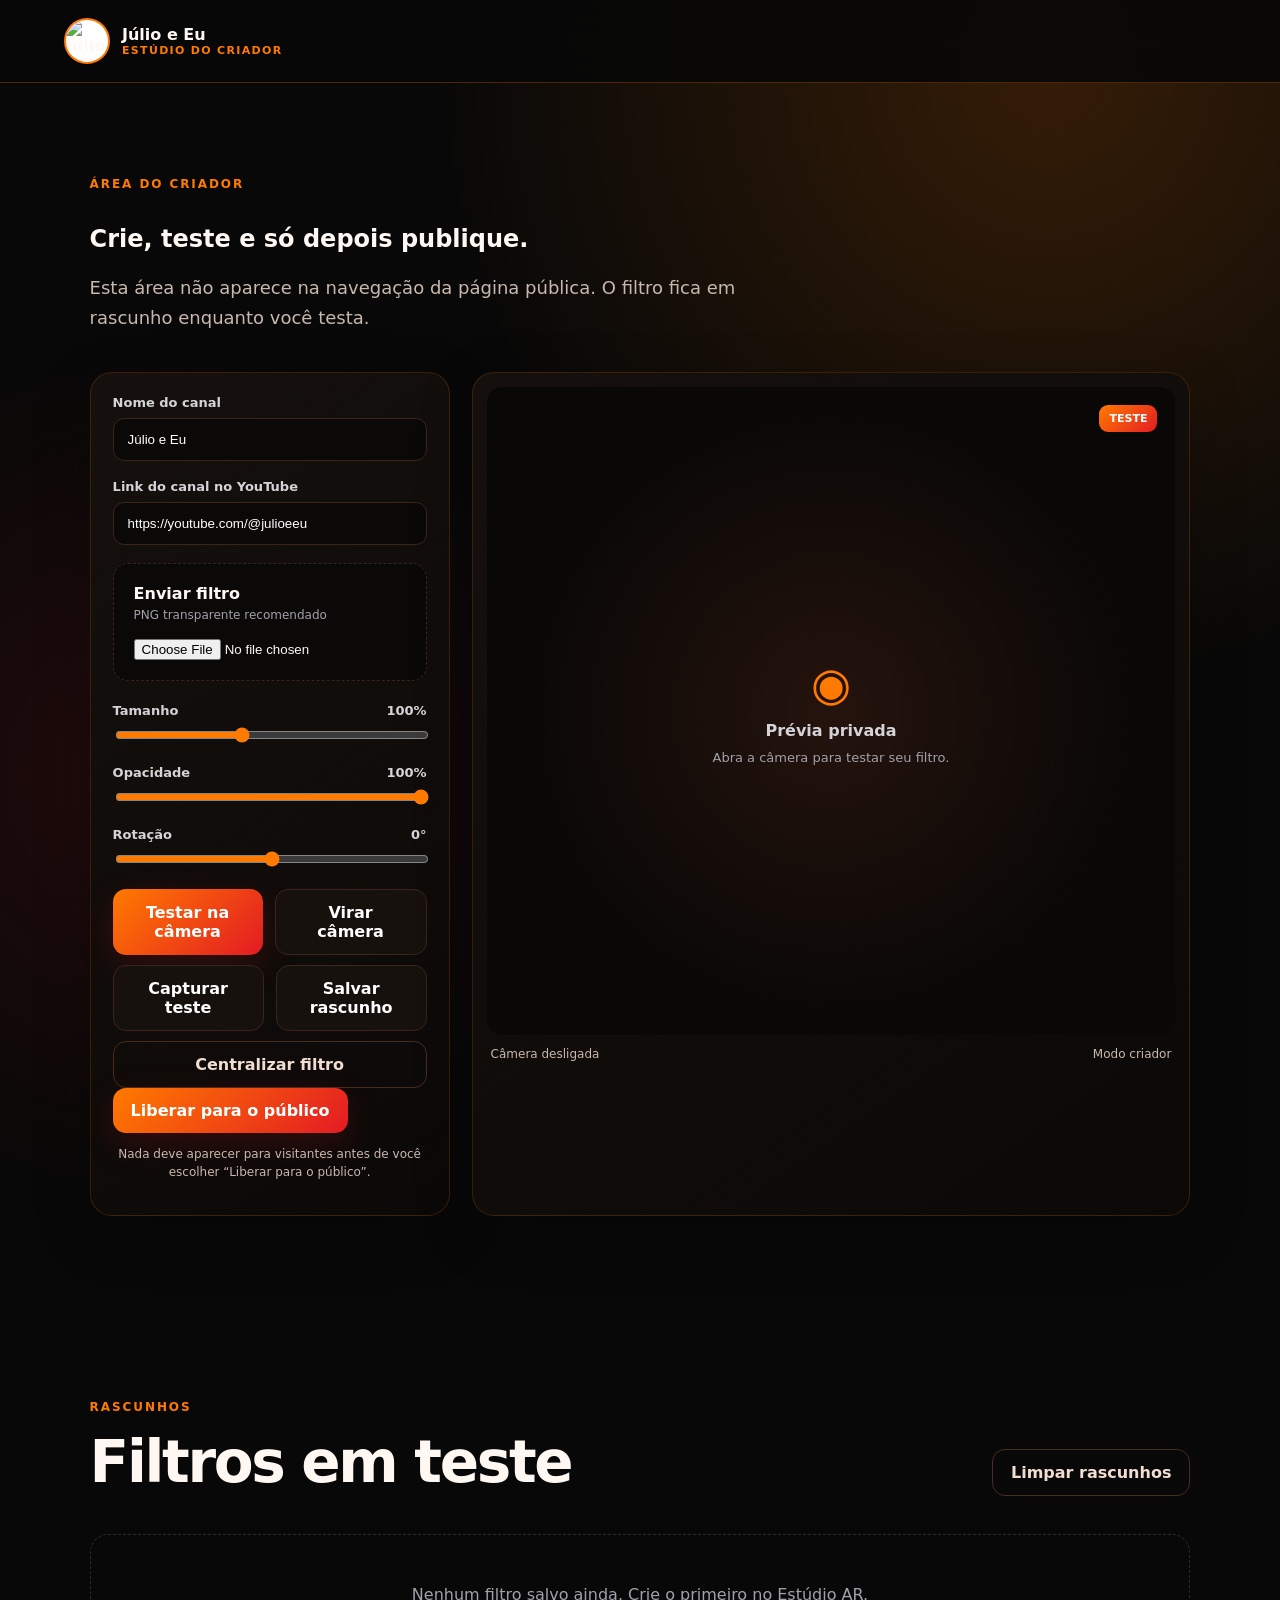
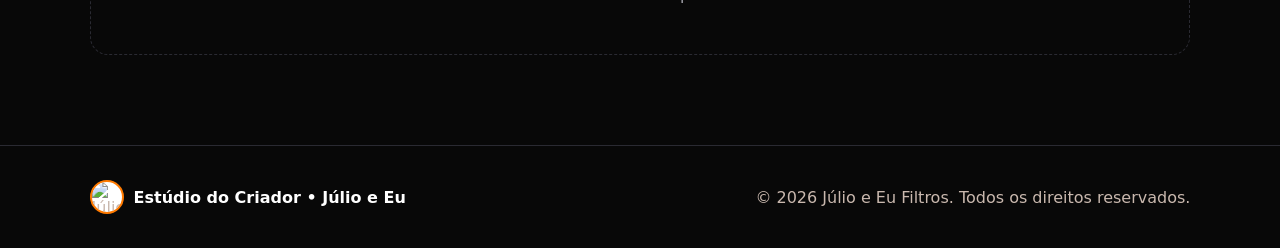
==== commit f951cc57: "Atualizar copyright do Estúdio do Criador" ====
--- a/creator.html
+++ b/creator.html
@@ -25,4 +25,4 @@
 </section>
 <section class="section"><div class="section-heading inline-heading"><div><span class="eyebrow">RASCUNHOS</span><h2>Filtros em teste</h2></div><button id="clearLibrary" class="button subtle" type="button">Limpar rascunhos</button></div><div id="filterLibrary" class="filter-library"></div></section>
 </main>
-<canvas id="captureCanvas" hidden></canvas><footer><div class="footer-channel"><img class="mini-logo" src="https://yt3.ggpht.com/eRmcx6Dq5n7stx6VripQhDy94pWbfuqqZUyhKbVt0lFZlRpURsxZQEieGNTdqtqmGqoXtmPP5uI=s192-c-k-c0x00ffffff-no-rj" alt="Júlio e Eu"><strong>Estúdio do Criador • Júlio e Eu</strong></div><span>© 2026 Julio e Eu. Todos os direitos reservados.</span></footer><script src="app.js"></script><script src="creator.js"></script></body></html>+<canvas id="captureCanvas" hidden></canvas><footer><div class="footer-channel"><img class="mini-logo" src="https://yt3.ggpht.com/eRmcx6Dq5n7stx6VripQhDy94pWbfuqqZUyhKbVt0lFZlRpURsxZQEieGNTdqtqmGqoXtmPP5uI=s192-c-k-c0x00ffffff-no-rj" alt="Júlio e Eu"><strong>Estúdio do Criador • Júlio e Eu</strong></div><span>© 2026 Júlio e Eu Filtros. Todos os direitos reservados.</span></footer><script src="app.js"></script><script src="creator.js"></script></body></html>
